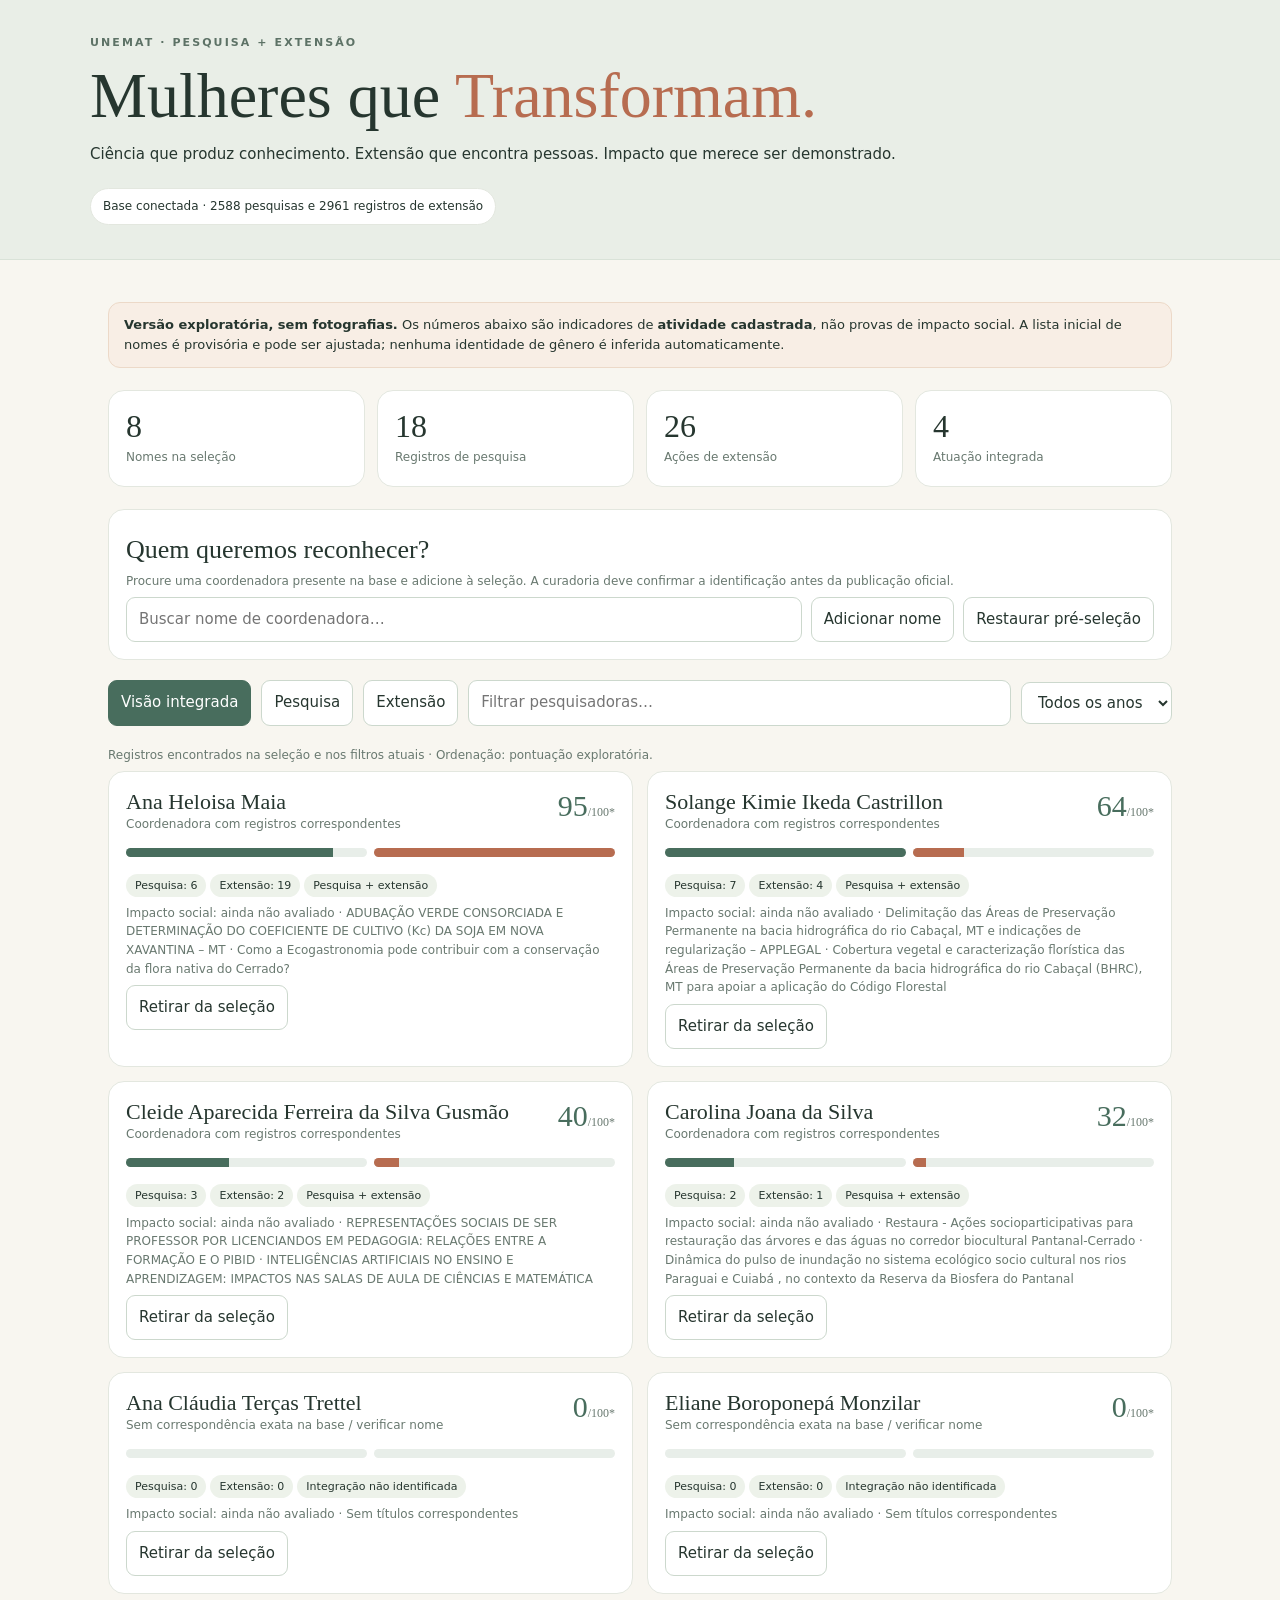
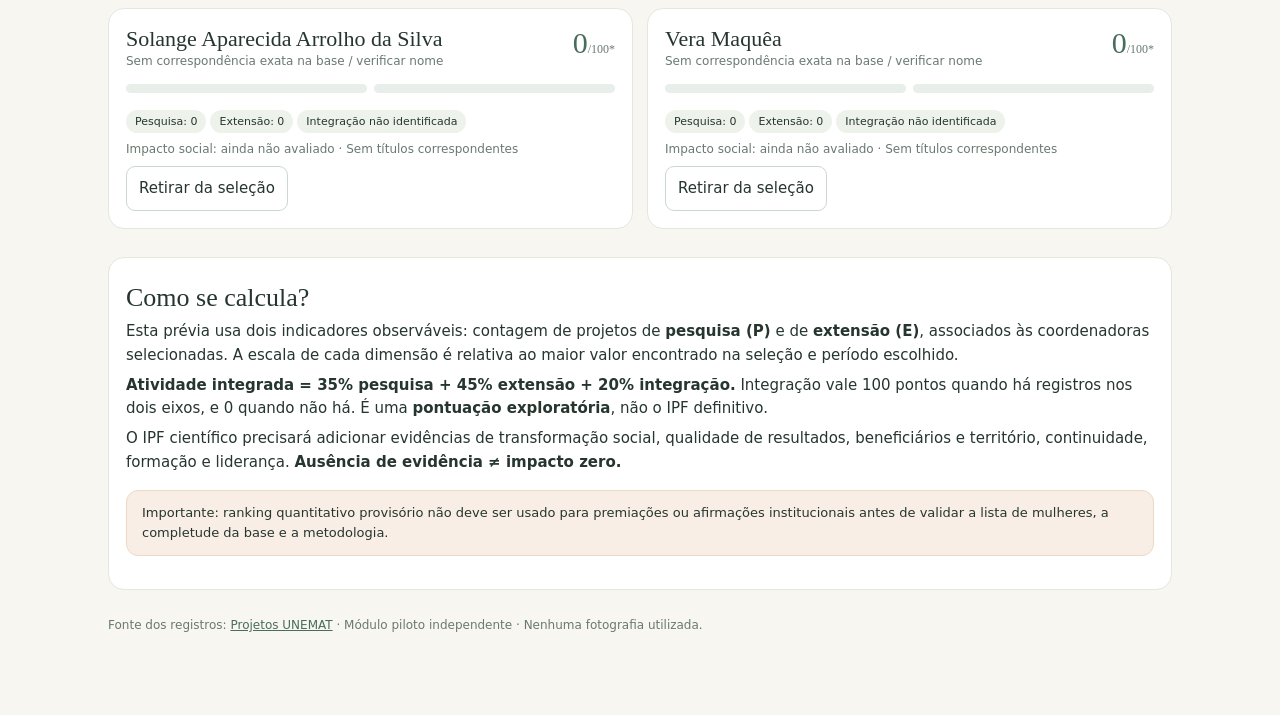
==== mulheres-que-transformam.html @ fb247ddb "Adiciona painel piloto Mulheres que Transformam com indicadores de pesquisa e extensao" ====
<!doctype html>
<html lang="pt-BR"><head><meta charset="utf-8"><meta name="viewport" content="width=device-width,initial-scale=1">
<title>Mulheres que Transformam · UNEMAT</title>
<style>
:root{--ink:#26362f;--muted:#697970;--cream:#f8f6f0;--green:#486d5d;--clay:#b76c50;--line:#e3e7df;--blue:#567c99}
*{box-sizing:border-box}body{margin:0;background:var(--cream);color:var(--ink);font:15px/1.55 system-ui,-apple-system,Segoe UI,sans-serif}header{background:#e9eee7;padding:34px max(18px,calc((100vw - 1100px)/2));border-bottom:1px solid #d9e2d8}
.eyebrow{text-transform:uppercase;letter-spacing:.19em;font-size:11px;font-weight:800;color:#5d7266}h1{font:clamp(35px,5vw,64px)/1.08 Georgia,serif;margin:10px 0 13px;max-width:800px}h1 em{color:var(--clay);font-style:normal}p{margin:7px 0}main{max-width:1100px;margin:auto;padding:26px 18px 80px}
.muted{color:var(--muted)}.status{font-size:12px;padding:8px 12px;border-radius:50px;background:white;display:inline-block;margin-top:15px;border:1px solid var(--line)}.stats{display:grid;grid-template-columns:repeat(4,1fr);gap:12px;margin:22px 0}.stat,.panel,.person{background:white;border:1px solid var(--line);border-radius:16px;padding:17px}.stat strong{display:block;font:32px Georgia,serif}.stat span{font-size:12px;color:var(--muted)}.toolbar{display:flex;flex-wrap:wrap;gap:10px;align-items:center;margin:20px 0}button,input,select{font:inherit;border:1px solid #ccd8cd;border-radius:9px;background:white;padding:10px 12px;color:var(--ink)}button{cursor:pointer}button.active{background:var(--green);color:white;border-color:var(--green)}input{min-width:210px;flex:1}.grid{display:grid;grid-template-columns:repeat(2,minmax(0,1fr));gap:14px}h2{font:26px Georgia,serif;margin:8px 0 6px}.small{font-size:12px;color:var(--muted)}.person h3{margin:0;font:22px Georgia,serif}.top{display:flex;gap:12px;justify-content:space-between}.score{font:30px Georgia,serif;color:var(--green);white-space:nowrap}.bars{display:flex;gap:7px;margin:14px 0}.bar{height:9px;border-radius:9px;background:#e8eee9;flex:1;overflow:hidden}.bar>span{display:block;height:100%;background:var(--green)}.bar.ext>span{background:var(--clay)}.pill{border-radius:40px;padding:3px 9px;background:#edf2ea;font-size:11px;display:inline-block;margin:3px 4px 0 0}.warning{background:#f8eee5;border:1px solid #ecd9c8;border-radius:12px;padding:12px 15px;margin:16px 0;font-size:13px}.mutedbox{padding:20px;background:white;border:1px dashed #cbd6ca;border-radius:14px}.method{margin-top:28px}.flex{display:flex;gap:9px;flex-wrap:wrap}.textlink{color:var(--green)}footer{margin-top:26px;font-size:12px;color:var(--muted)}@media(max-width:680px){.stats{grid-template-columns:repeat(2,1fr)}.grid{grid-template-columns:1fr}.top{align-items:flex-start}}
</style></head><body>
<header><div class="eyebrow">UNEMAT · Pesquisa + Extensão</div><h1>Mulheres que <em>Transformam.</em></h1><p>Ciência que produz conhecimento. Extensão que encontra pessoas. Impacto que merece ser demonstrado.</p><div class="status" id="status">Conectando à base institucional…</div></header>
<main>
<div class="warning"><strong>Versão exploratória, sem fotografias.</strong> Os números abaixo são indicadores de <b>atividade cadastrada</b>, não provas de impacto social. A lista inicial de nomes é provisória e pode ser ajustada; nenhuma identidade de gênero é inferida automaticamente.</div>
<div class="stats"><div class="stat"><strong id="nWomen">—</strong><span>Nomes na seleção</span></div><div class="stat"><strong id="nP">—</strong><span>Registros de pesquisa</span></div><div class="stat"><strong id="nE">—</strong><span>Ações de extensão</span></div><div class="stat"><strong id="nBoth">—</strong><span>Atuação integrada</span></div></div>
<div class="panel"><h2>Quem queremos reconhecer?</h2><p class="small">Procure uma coordenadora presente na base e adicione à seleção. A curadoria deve confirmar a identificação antes da publicação oficial.</p><div class="flex"><input id="lookup" placeholder="Buscar nome de coordenadora…"><button id="add">Adicionar nome</button><button id="reset">Restaurar pré-seleção</button></div><div id="suggestions" class="small"></div></div>
<div class="toolbar"><button class="active" data-sort="integrado">Visão integrada</button><button data-sort="pesq">Pesquisa</button><button data-sort="ext">Extensão</button><input id="search" placeholder="Filtrar pesquisadoras…" aria-label="Filtrar"><select id="time"><option value="all">Todos os anos</option><option value="2024">Desde 2024</option><option value="2025">Desde 2025</option><option value="2026">2026</option></select></div>
<p class="small" id="summary">Carregando registros…</p><section id="cards" class="grid"></section>
<section class="panel method"><h2>Como se calcula?</h2><p>Esta prévia usa dois indicadores observáveis: contagem de projetos de <b>pesquisa (P)</b> e de <b>extensão (E)</b>, associados às coordenadoras selecionadas. A escala de cada dimensão é relativa ao maior valor encontrado na seleção e período escolhido.</p><p><b>Atividade integrada = 35% pesquisa + 45% extensão + 20% integração.</b> Integração vale 100 pontos quando há registros nos dois eixos, e 0 quando não há. É uma <b>pontuação exploratória</b>, não o IPF definitivo.</p><p>O IPF científico precisará adicionar evidências de transformação social, qualidade de resultados, beneficiários e território, continuidade, formação e liderança. <b>Ausência de evidência ≠ impacto zero.</b></p><div class="warning">Importante: ranking quantitativo provisório não deve ser usado para premiações ou afirmações institucionais antes de validar a lista de mulheres, a completude da base e a metodologia.</div></section>
<footer>Fonte dos registros: <a class="textlink" href="https://github.com/ernandes-sobreira/projetos-unemat">Projetos UNEMAT</a> · Módulo piloto independente · Nenhuma fotografia utilizada.</footer>
</main><script>
const starters=['Solange Kimie Ikeda Castrillon','Ana Cláudia Terças Trettel','Carolina Joana da Silva','Vera Maquêa','Solange Aparecida Arrolho da Silva','Eliane Boroponepá Monzilar','Cleide Aparecida Ferreira da Silva Gusmão','Ana Heloisa Maia'];
const normalize=s=>(s||'').normalize('NFD').replace(/[\u0300-\u036f]/g,'').toLowerCase().replace(/[^a-z\s]/g,' ').replace(/\s+/g,' ').trim();
let chosen=JSON.parse(localStorage.getItem('mt-selection')||'null')||starters, data=null, sort='integrado';
const $=id=>document.getElementById(id);
const uniqueNames=()=>[...new Set([...(data?.pesq||[]).map(x=>x.n),...(data?.ext||[]).map(x=>x.co)].filter(Boolean))].sort((a,b)=>a.localeCompare(b,'pt-BR'));
const yearOK=x=>{let y=$('time').value;return y==='all'||(y==='2026'?String(x.y)==='2026':Number(x.y)>=Number(y))};
function render(){
 if(!data)return;const p=data.pesq||[],e=data.ext||[];
 let rows=chosen.map(n=>{let key=normalize(n),P=p.filter(x=>normalize(x.n)===key&&yearOK(x)),E=e.filter(x=>normalize(x.co)===key&&yearOK(x));return {n,p:P.length,e:E.length,P,E}});
 let maxP=Math.max(1,...rows.map(r=>r.p)),maxE=Math.max(1,...rows.map(r=>r.e));
 rows.forEach(r=>{r.sp=100*r.p/maxP;r.se=100*r.e/maxE;r.si=r.p&&r.e?100:0;r.score=.35*r.sp+.45*r.se+.20*r.si});
 rows=rows.filter(r=>normalize(r.n).includes(normalize($('search').value)));
 rows.sort((a,b)=>(sort==='pesq'?b.p-a.p:sort==='ext'?b.e-a.e:b.score-a.score)||a.n.localeCompare(b.n));
 $('nWomen').textContent=chosen.length;$('nP').textContent=rows.reduce((s,x)=>s+x.p,0);$('nE').textContent=rows.reduce((s,x)=>s+x.e,0);$('nBoth').textContent=rows.filter(r=>r.p&&r.e).length;
 $('summary').textContent='Registros encontrados na seleção e nos filtros atuais · Ordenação: '+(sort==='integrado'?'pontuação exploratória':sort==='pesq'?'pesquisa':'extensão')+'.';
 $('cards').innerHTML=rows.length?rows.map(r=>'<article class="person"><div class="top"><div><h3>'+esc(r.n)+'</h3><div class="small">'+(r.p||r.e?'Coordenadora com registros correspondentes':'Sem correspondência exata na base / verificar nome')+'</div></div><div class="score">'+r.score.toFixed(0)+'<span class="small">/100*</span></div></div><div class="bars"><div class="bar"><span style="width:'+r.sp+'%"></span></div><div class="bar ext"><span style="width:'+r.se+'%"></span></div></div><div class="pill">Pesquisa: '+r.p+'</div><div class="pill">Extensão: '+r.e+'</div><div class="pill">'+(r.p&&r.e?'Pesquisa + extensão':'Integração não identificada')+'</div><p class="small">Impacto social: ainda não avaliado · '+(r.P.concat(r.E).slice(0,2).map(x=>esc(x.t||'')).filter(Boolean).join(' · ')||'Sem títulos correspondentes')+'</p><button onclick="removeName('+JSON.stringify(r.n).replace(/"/g,'&quot;')+')">Retirar da seleção</button></article>').join(''):'<div class="mutedbox">Nenhum nome corresponde aos filtros. Busque outra coordenadora ou restaure a pré-seleção.</div>';
}
function esc(s){return String(s).replace(/[&<>"']/g,c=>({'&':'&amp;','<':'&lt;','>':'&gt;','"':'&quot;',"'":'&#39;'}[c]))}
function removeName(n){chosen=chosen.filter(x=>x!==n);save()}
function save(){localStorage.setItem('mt-selection',JSON.stringify(chosen));render()}
document.querySelectorAll('[data-sort]').forEach(b=>b.onclick=()=>{document.querySelectorAll('[data-sort]').forEach(x=>x.classList.remove('active'));b.classList.add('active');sort=b.dataset.sort;render()});
$('search').oninput=render;$('time').onchange=render;
$('reset').onclick=()=>{chosen=[...starters];save()};
$('lookup').oninput=()=>{if(!data)return;let k=normalize($('lookup').value);$('suggestions').textContent=k.length<3?'':uniqueNames().filter(n=>normalize(n).includes(k)).slice(0,6).join(' · ')||'Sem correspondências'};
$('add').onclick=()=>{let s=$('lookup').value.trim(),n=uniqueNames().find(x=>normalize(x)===normalize(s));if(!n){alert('Selecione o nome exato sugerido pela base.');return}if(!chosen.some(x=>normalize(x)===normalize(n)))chosen.push(n);$('lookup').value='';$('suggestions').textContent='';save()};
fetch('./data.json').then(r=>{if(!r.ok)throw Error('HTTP '+r.status);return r.json()}).then(d=>{data=d;$('status').textContent='Base conectada · '+(d.pesq||[]).length+' pesquisas e '+(d.ext||[]).length+' registros de extensão';render()}).catch(err=>{$('status').textContent='Não foi possível carregar data.json';$('summary').textContent='Confira a publicação do arquivo na mesma pasta do repositório.';console.error(err)});
</script></body></html>
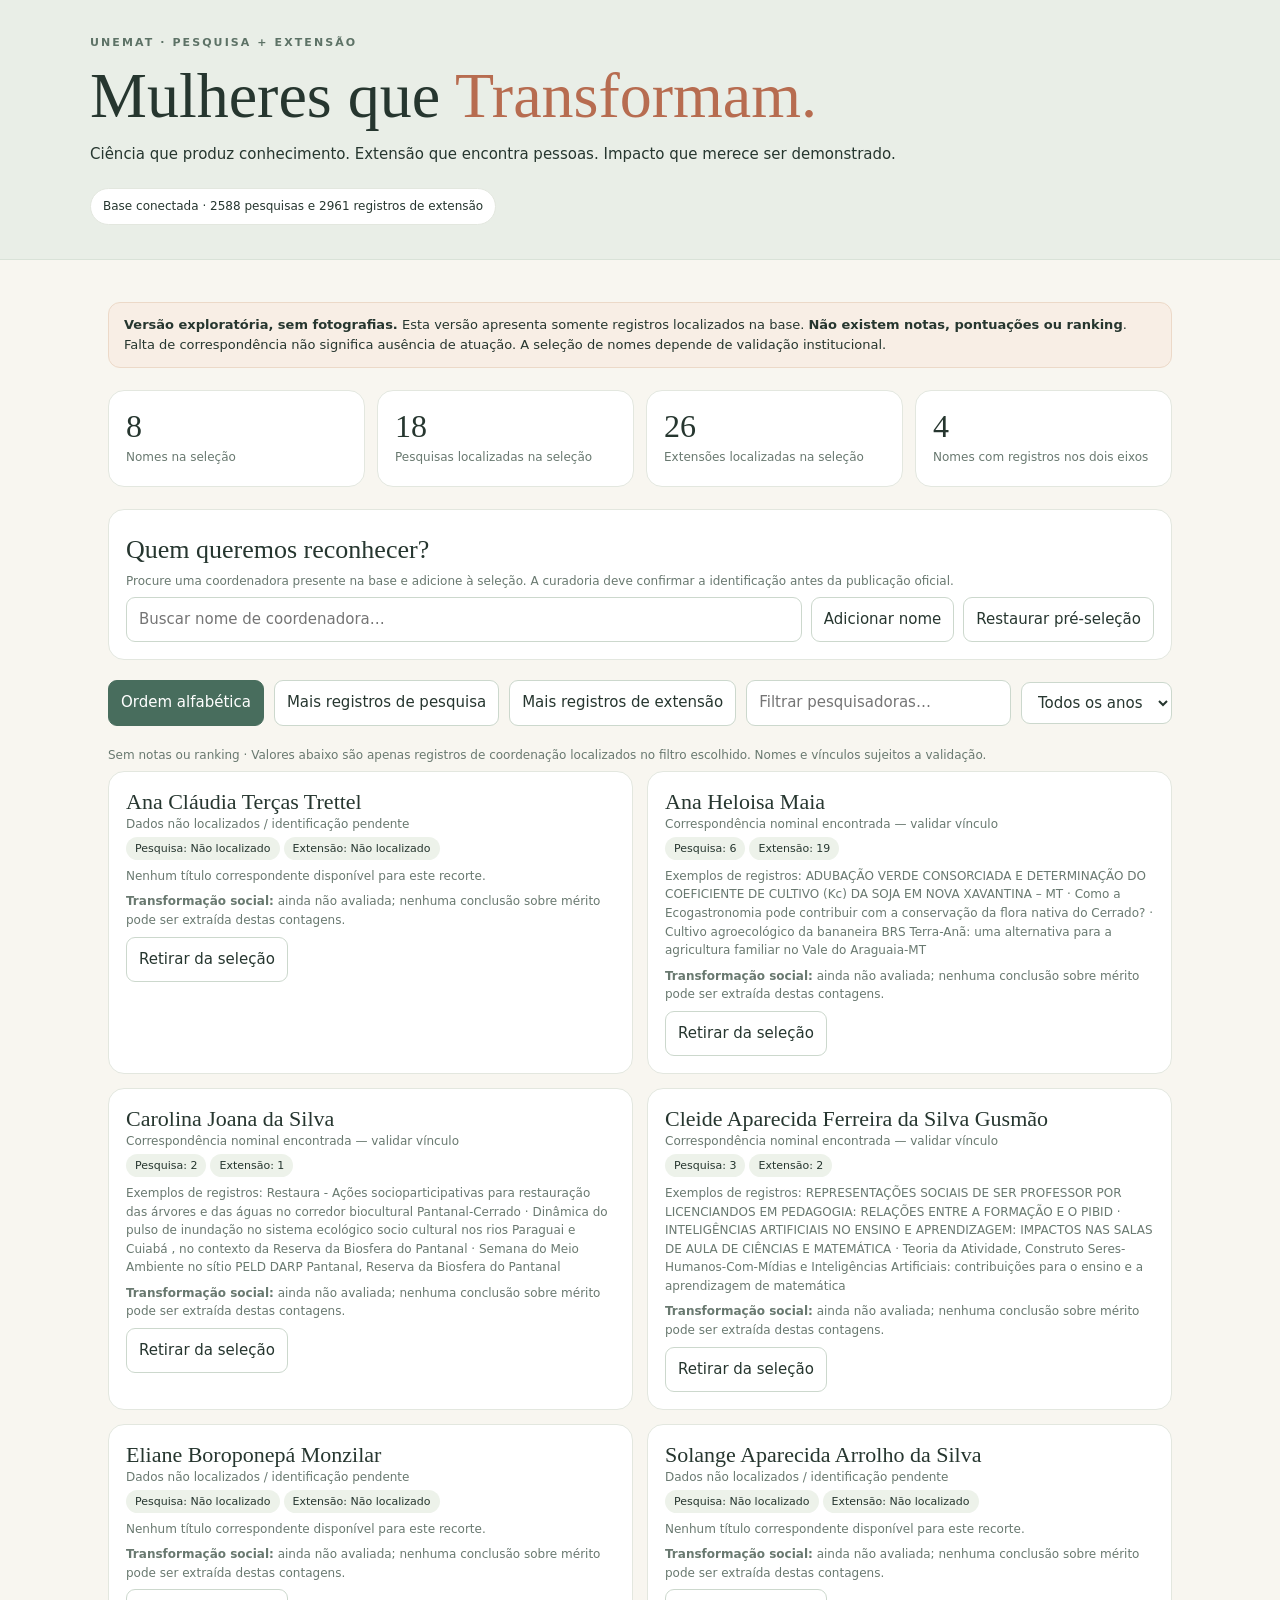
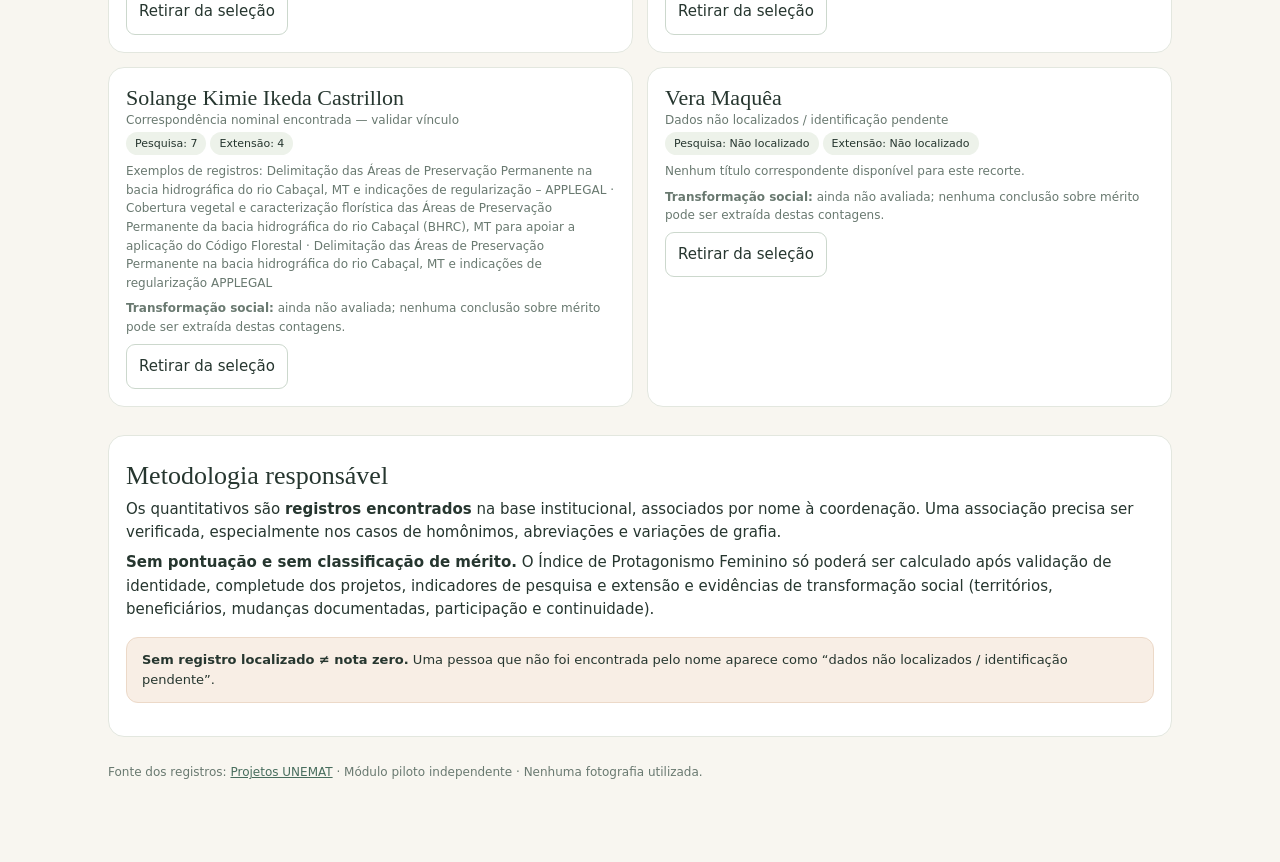
==== commit 25769285: "Remove scores and rankings; distinguish missing data from zero performance" ====
--- a/mulheres-que-transformam.html
+++ b/mulheres-que-transformam.html
@@ -9,31 +9,53 @@
 </style></head><body>
 <header><div class="eyebrow">UNEMAT · Pesquisa + Extensão</div><h1>Mulheres que <em>Transformam.</em></h1><p>Ciência que produz conhecimento. Extensão que encontra pessoas. Impacto que merece ser demonstrado.</p><div class="status" id="status">Conectando à base institucional…</div></header>
 <main>
-<div class="warning"><strong>Versão exploratória, sem fotografias.</strong> Os números abaixo são indicadores de <b>atividade cadastrada</b>, não provas de impacto social. A lista inicial de nomes é provisória e pode ser ajustada; nenhuma identidade de gênero é inferida automaticamente.</div>
-<div class="stats"><div class="stat"><strong id="nWomen">—</strong><span>Nomes na seleção</span></div><div class="stat"><strong id="nP">—</strong><span>Registros de pesquisa</span></div><div class="stat"><strong id="nE">—</strong><span>Ações de extensão</span></div><div class="stat"><strong id="nBoth">—</strong><span>Atuação integrada</span></div></div>
+<div class="warning"><strong>Versão exploratória, sem fotografias.</strong> Esta versão apresenta somente registros localizados na base. <b>Não existem notas, pontuações ou ranking</b>. Falta de correspondência não significa ausência de atuação. A seleção de nomes depende de validação institucional.</div>
+<div class="stats"><div class="stat"><strong id="nWomen">—</strong><span>Nomes na seleção</span></div><div class="stat"><strong id="nP">—</strong><span>Pesquisas localizadas na seleção</span></div><div class="stat"><strong id="nE">—</strong><span>Extensões localizadas na seleção</span></div><div class="stat"><strong id="nBoth">—</strong><span>Nomes com registros nos dois eixos</span></div></div>
 <div class="panel"><h2>Quem queremos reconhecer?</h2><p class="small">Procure uma coordenadora presente na base e adicione à seleção. A curadoria deve confirmar a identificação antes da publicação oficial.</p><div class="flex"><input id="lookup" placeholder="Buscar nome de coordenadora…"><button id="add">Adicionar nome</button><button id="reset">Restaurar pré-seleção</button></div><div id="suggestions" class="small"></div></div>
-<div class="toolbar"><button class="active" data-sort="integrado">Visão integrada</button><button data-sort="pesq">Pesquisa</button><button data-sort="ext">Extensão</button><input id="search" placeholder="Filtrar pesquisadoras…" aria-label="Filtrar"><select id="time"><option value="all">Todos os anos</option><option value="2024">Desde 2024</option><option value="2025">Desde 2025</option><option value="2026">2026</option></select></div>
+<div class="toolbar"><button class="active" data-sort="nome">Ordem alfabética</button><button data-sort="pesq">Mais registros de pesquisa</button><button data-sort="ext">Mais registros de extensão</button><input id="search" placeholder="Filtrar pesquisadoras…" aria-label="Filtrar"><select id="time"><option value="all">Todos os anos</option><option value="2024">Desde 2024</option><option value="2025">Desde 2025</option><option value="2026">2026</option></select></div>
 <p class="small" id="summary">Carregando registros…</p><section id="cards" class="grid"></section>
-<section class="panel method"><h2>Como se calcula?</h2><p>Esta prévia usa dois indicadores observáveis: contagem de projetos de <b>pesquisa (P)</b> e de <b>extensão (E)</b>, associados às coordenadoras selecionadas. A escala de cada dimensão é relativa ao maior valor encontrado na seleção e período escolhido.</p><p><b>Atividade integrada = 35% pesquisa + 45% extensão + 20% integração.</b> Integração vale 100 pontos quando há registros nos dois eixos, e 0 quando não há. É uma <b>pontuação exploratória</b>, não o IPF definitivo.</p><p>O IPF científico precisará adicionar evidências de transformação social, qualidade de resultados, beneficiários e território, continuidade, formação e liderança. <b>Ausência de evidência ≠ impacto zero.</b></p><div class="warning">Importante: ranking quantitativo provisório não deve ser usado para premiações ou afirmações institucionais antes de validar a lista de mulheres, a completude da base e a metodologia.</div></section>
+<section class="panel method"><h2>Metodologia responsável</h2>
+<p>Os quantitativos são <b>registros encontrados</b> na base institucional, associados por nome à coordenação. Uma associação precisa ser verificada, especialmente nos casos de homônimos, abreviações e variações de grafia.</p>
+<p><b>Sem pontuação e sem classificação de mérito.</b> O Índice de Protagonismo Feminino só poderá ser calculado após validação de identidade, completude dos projetos, indicadores de pesquisa e extensão e evidências de transformação social (territórios, beneficiários, mudanças documentadas, participação e continuidade).</p>
+<div class="warning"><strong>Sem registro localizado ≠ nota zero.</strong> Uma pessoa que não foi encontrada pelo nome aparece como “dados não localizados / identificação pendente”.</div></section>
 <footer>Fonte dos registros: <a class="textlink" href="https://github.com/ernandes-sobreira/projetos-unemat">Projetos UNEMAT</a> · Módulo piloto independente · Nenhuma fotografia utilizada.</footer>
 </main><script>
 const starters=['Solange Kimie Ikeda Castrillon','Ana Cláudia Terças Trettel','Carolina Joana da Silva','Vera Maquêa','Solange Aparecida Arrolho da Silva','Eliane Boroponepá Monzilar','Cleide Aparecida Ferreira da Silva Gusmão','Ana Heloisa Maia'];
 const normalize=s=>(s||'').normalize('NFD').replace(/[\u0300-\u036f]/g,'').toLowerCase().replace(/[^a-z\s]/g,' ').replace(/\s+/g,' ').trim();
-let chosen=JSON.parse(localStorage.getItem('mt-selection')||'null')||starters, data=null, sort='integrado';
+let chosen=JSON.parse(localStorage.getItem('mt-selection')||'null')||starters, data=null, sort='nome';
 const $=id=>document.getElementById(id);
 const uniqueNames=()=>[...new Set([...(data?.pesq||[]).map(x=>x.n),...(data?.ext||[]).map(x=>x.co)].filter(Boolean))].sort((a,b)=>a.localeCompare(b,'pt-BR'));
 const yearOK=x=>{let y=$('time').value;return y==='all'||(y==='2026'?String(x.y)==='2026':Number(x.y)>=Number(y))};
 function render(){
- if(!data)return;const p=data.pesq||[],e=data.ext||[];
- let rows=chosen.map(n=>{let key=normalize(n),P=p.filter(x=>normalize(x.n)===key&&yearOK(x)),E=e.filter(x=>normalize(x.co)===key&&yearOK(x));return {n,p:P.length,e:E.length,P,E}});
- let maxP=Math.max(1,...rows.map(r=>r.p)),maxE=Math.max(1,...rows.map(r=>r.e));
- rows.forEach(r=>{r.sp=100*r.p/maxP;r.se=100*r.e/maxE;r.si=r.p&&r.e?100:0;r.score=.35*r.sp+.45*r.se+.20*r.si});
+ if(!data)return;
+ const p=data.pesq||[],e=data.ext||[];
+ let rows=chosen.map(n=>{
+   const key=normalize(n);
+   const allP=p.filter(x=>normalize(x.n)===key);
+   const allE=e.filter(x=>normalize(x.co)===key);
+   const P=allP.filter(yearOK),E=allE.filter(yearOK);
+   return {n,p:P.length,e:E.length,P,E,located:allP.length+allE.length>0};
+ });
  rows=rows.filter(r=>normalize(r.n).includes(normalize($('search').value)));
- rows.sort((a,b)=>(sort==='pesq'?b.p-a.p:sort==='ext'?b.e-a.e:b.score-a.score)||a.n.localeCompare(b.n));
- $('nWomen').textContent=chosen.length;$('nP').textContent=rows.reduce((s,x)=>s+x.p,0);$('nE').textContent=rows.reduce((s,x)=>s+x.e,0);$('nBoth').textContent=rows.filter(r=>r.p&&r.e).length;
- $('summary').textContent='Registros encontrados na seleção e nos filtros atuais · Ordenação: '+(sort==='integrado'?'pontuação exploratória':sort==='pesq'?'pesquisa':'extensão')+'.';
- $('cards').innerHTML=rows.length?rows.map(r=>'<article class="person"><div class="top"><div><h3>'+esc(r.n)+'</h3><div class="small">'+(r.p||r.e?'Coordenadora com registros correspondentes':'Sem correspondência exata na base / verificar nome')+'</div></div><div class="score">'+r.score.toFixed(0)+'<span class="small">/100*</span></div></div><div class="bars"><div class="bar"><span style="width:'+r.sp+'%"></span></div><div class="bar ext"><span style="width:'+r.se+'%"></span></div></div><div class="pill">Pesquisa: '+r.p+'</div><div class="pill">Extensão: '+r.e+'</div><div class="pill">'+(r.p&&r.e?'Pesquisa + extensão':'Integração não identificada')+'</div><p class="small">Impacto social: ainda não avaliado · '+(r.P.concat(r.E).slice(0,2).map(x=>esc(x.t||'')).filter(Boolean).join(' · ')||'Sem títulos correspondentes')+'</p><button onclick="removeName('+JSON.stringify(r.n).replace(/"/g,'&quot;')+')">Retirar da seleção</button></article>').join(''):'<div class="mutedbox">Nenhum nome corresponde aos filtros. Busque outra coordenadora ou restaure a pré-seleção.</div>';
+ rows.sort((a,b)=>sort==='pesq'?(b.p-a.p)||a.n.localeCompare(b.n):sort==='ext'?(b.e-a.e)||a.n.localeCompare(b.n):a.n.localeCompare(b.n));
+ $('nWomen').textContent=chosen.length;
+ $('nP').textContent=rows.reduce((s,x)=>s+x.p,0);
+ $('nE').textContent=rows.reduce((s,x)=>s+x.e,0);
+ $('nBoth').textContent=rows.filter(r=>r.p&&r.e).length;
+ $('summary').textContent='Sem notas ou ranking · Valores abaixo são apenas registros de coordenação localizados no filtro escolhido. Nomes e vínculos sujeitos a validação.';
+ $('cards').innerHTML=rows.length?rows.map(r=>{
+   const label=r.located?'Correspondência nominal encontrada — validar vínculo':'Dados não localizados / identificação pendente';
+   const pLabel=r.located?String(r.p):'Não localizado';
+   const eLabel=r.located?String(r.e):'Não localizado';
+   const titles=r.P.concat(r.E).slice(0,3).map(x=>esc(x.t||'')).filter(Boolean).join(' · ');
+   return '<article class="person"><div class="top"><div><h3>'+esc(r.n)+'</h3><div class="small">'+label+'</div></div></div>'+
+   '<div class="pill">Pesquisa: '+pLabel+'</div><div class="pill">Extensão: '+eLabel+'</div>'+
+   '<p class="small">'+(titles?'Exemplos de registros: '+titles:'Nenhum título correspondente disponível para este recorte.')+'</p>'+
+   '<p class="small"><b>Transformação social:</b> ainda não avaliada; nenhuma conclusão sobre mérito pode ser extraída destas contagens.</p>'+
+   '<button onclick="removeName('+JSON.stringify(r.n).replace(/"/g,'&quot;')+')">Retirar da seleção</button></article>';
+ }).join(''):'<div class="mutedbox">Nenhum nome corresponde aos filtros.</div>';
 }
+
 function esc(s){return String(s).replace(/[&<>"']/g,c=>({'&':'&amp;','<':'&lt;','>':'&gt;','"':'&quot;',"'":'&#39;'}[c]))}
 function removeName(n){chosen=chosen.filter(x=>x!==n);save()}
 function save(){localStorage.setItem('mt-selection',JSON.stringify(chosen));render()}
